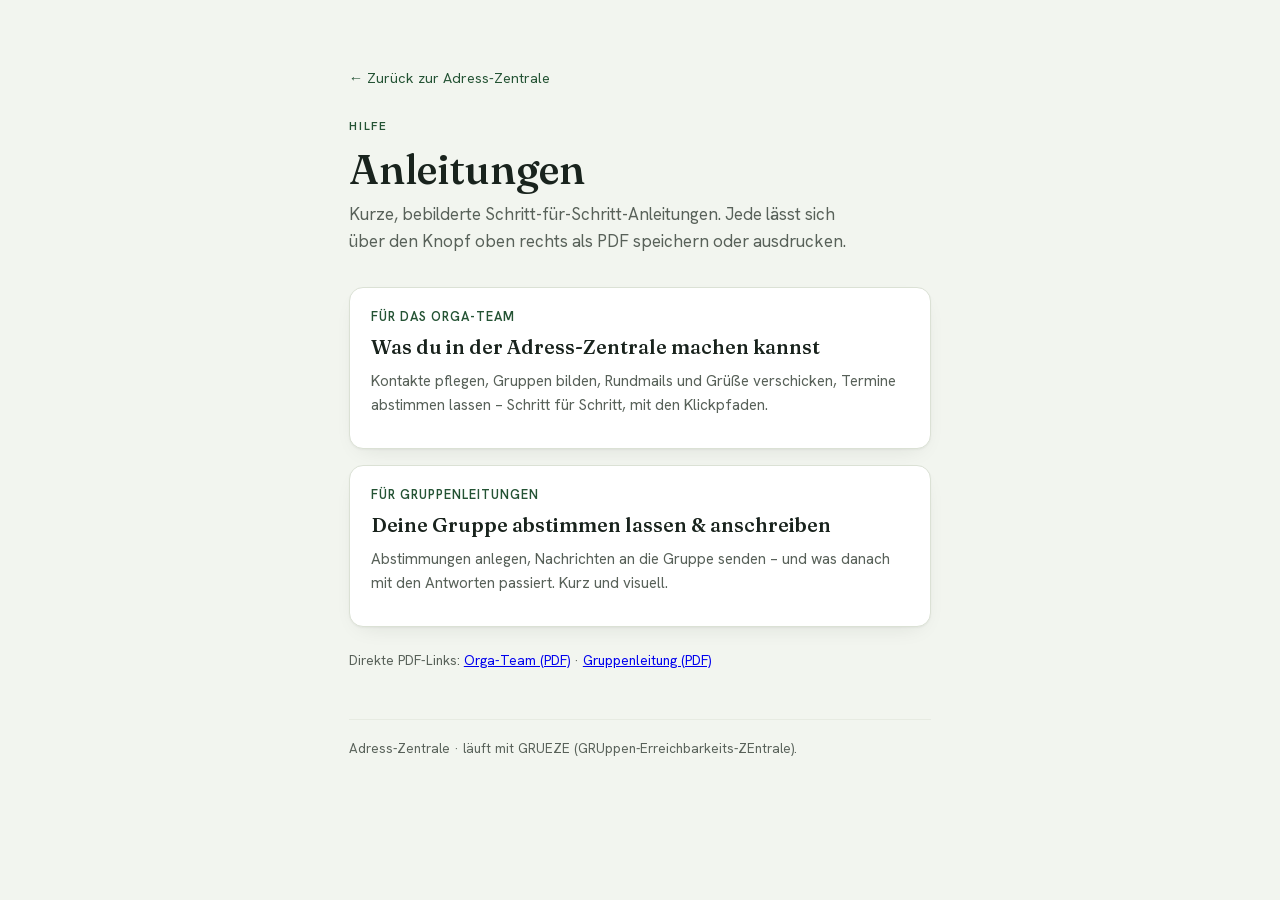
==== public/hilfe/index.html @ 648892a3 "Hilfe-Anleitungen (Orga + Gruppenleitung) als Seiten + PDF; GRUEZE-Name geklärt (v1.8.0) - public/hi" ====
<!doctype html>
<html lang="de">
<head>
<meta charset="utf-8">
<meta name="viewport" content="width=device-width, initial-scale=1">
<meta name="robots" content="noindex, nofollow">
<title>Hilfe &amp; Anleitungen · Adress-Zentrale</title>
<style>
  @import url("../assets/css/fonts.css");
  :root {
    --bg: #f2f5ef; --surface: #ffffff; --ink: #19231d; --muted: #586159;
    --border: #dbe1d5; --hairline: #e7ebe2; --primary: #2e6b41; --primary-strong: #245334; --primary-soft: #e4efe6;
    --shadow: 0 1px 2px rgba(25,35,29,.04), 0 8px 24px -12px rgba(25,35,29,.14); --radius: 14px;
    --font-display: "Fraunces", "Iowan Old Style", Georgia, serif;
    --font-body: "Hanken Grotesk", -apple-system, BlinkMacSystemFont, "Segoe UI", sans-serif;
  }
  @media (prefers-color-scheme: dark) {
    :root:not([data-theme="light"]) {
      --bg: #10140f; --surface: #171c15; --ink: #e9ede6; --muted: #a2aa9f;
      --border: #2f362d; --hairline: #262d23; --primary: #6bbf7e; --primary-strong: #82cf93; --primary-soft: #1d2a1e;
      --shadow: 0 1px 2px rgba(0,0,0,.3), 0 10px 30px -14px rgba(0,0,0,.6);
    }
  }
  * { box-sizing: border-box; }
  body {
    margin: 0; background: var(--bg); color: var(--ink); font-family: var(--font-body);
    font-size: 17px; line-height: 1.6; -webkit-font-smoothing: antialiased;
  }
  .wrap { max-width: 640px; margin: 0 auto; padding: clamp(1.6rem, 5vw, 4rem) clamp(1.1rem, 4vw, 1.8rem); }
  .backlink { font-size: .9rem; color: var(--primary-strong); text-decoration: none; }
  .backlink:hover { text-decoration: underline; }
  .eyebrow { font-size: .74rem; font-weight: 600; letter-spacing: .16em; text-transform: uppercase; color: var(--primary-strong); margin: 1.6rem 0 .7rem; }
  h1 { font-family: var(--font-display); font-weight: 560; font-size: clamp(1.9rem, 5vw, 2.6rem); line-height: 1.1; margin: 0 0 .5rem; text-wrap: balance; }
  .lede { color: var(--muted); margin: 0 0 2rem; max-width: 52ch; }
  .cards { display: grid; gap: 1rem; }
  a.card {
    display: block; text-decoration: none; color: inherit;
    background: var(--surface); border: 1px solid var(--border); border-radius: var(--radius);
    box-shadow: var(--shadow); padding: 1.2rem 1.3rem;
  }
  a.card:hover { border-color: color-mix(in srgb, var(--primary) 40%, var(--border)); }
  a.card h2 { font-family: var(--font-display); font-weight: 560; font-size: 1.24rem; margin: 0 0 .3rem; }
  a.card p { margin: 0 0 .7rem; font-size: .95rem; color: var(--muted); }
  a.card .who { display: block; font-size: .8rem; font-weight: 600; color: var(--primary-strong); text-transform: uppercase; letter-spacing: .08em; margin-bottom: .3rem; }
  footer { margin-top: 3rem; padding-top: 1.1rem; border-top: 1px solid var(--hairline); font-size: .84rem; color: var(--muted); }
  a:focus-visible { outline: 2px solid var(--primary); outline-offset: 2px; border-radius: 4px; }
</style>
</head>
<body>
<div class="wrap">
  <a class="backlink" href="/">&larr; Zurück zur Adress-Zentrale</a>
  <p class="eyebrow">Hilfe</p>
  <h1>Anleitungen</h1>
  <p class="lede">Kurze, bebilderte Schritt-für-Schritt-Anleitungen. Jede lässt sich über den Knopf oben rechts als PDF speichern oder ausdrucken.</p>

  <div class="cards">
    <a class="card" href="orga-team.html">
      <span class="who">Für das Orga-Team</span>
      <h2>Was du in der Adress-Zentrale machen kannst</h2>
      <p>Kontakte pflegen, Gruppen bilden, Rundmails und Grüße verschicken, Termine abstimmen lassen &ndash; Schritt für Schritt, mit den Klickpfaden.</p>
    </a>
    <a class="card" href="gruppenleitung.html">
      <span class="who">Für Gruppenleitungen</span>
      <h2>Deine Gruppe abstimmen lassen &amp; anschreiben</h2>
      <p>Abstimmungen anlegen, Nachrichten an die Gruppe senden &ndash; und was danach mit den Antworten passiert. Kurz und visuell.</p>
    </a>
  </div>

  <p style="margin-top:1.4rem;font-size:.86rem;color:var(--muted)">
    Direkte PDF-Links:
    <a href="orga-team.pdf">Orga-Team (PDF)</a> &middot;
    <a href="gruppenleitung.pdf">Gruppenleitung (PDF)</a>
  </p>

  <footer>Adress-Zentrale &middot; läuft mit GRUEZE (GRUppen-Erreichbarkeits-ZEntrale).</footer>
</div>
</body>
</html>
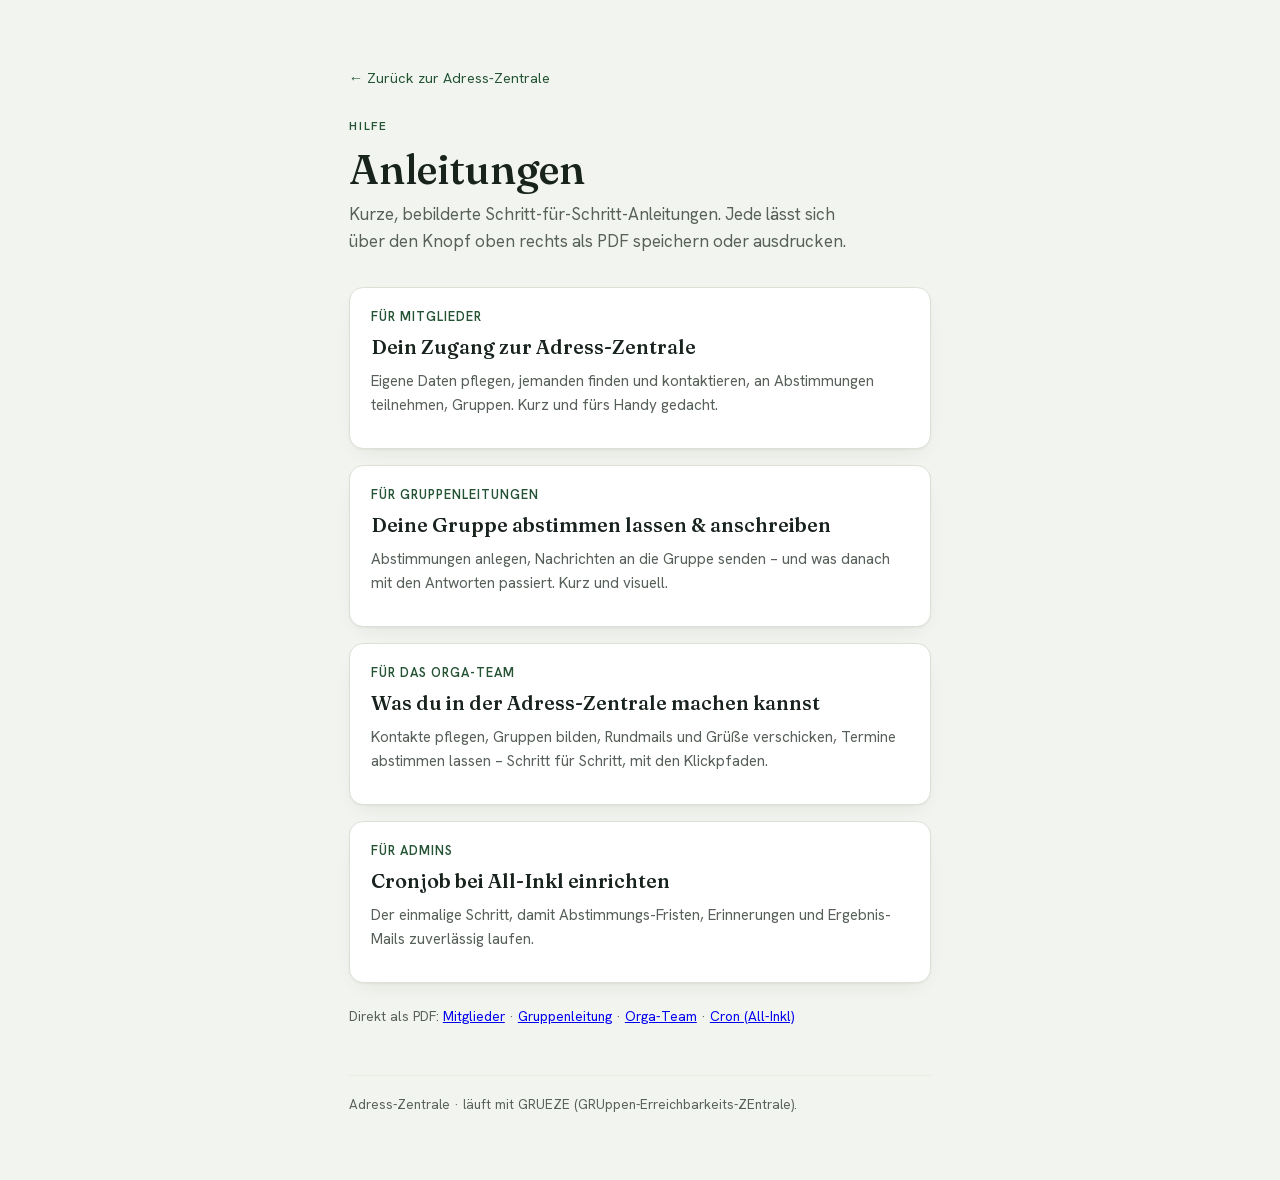
==== commit e22d966a: "Mail-Antwortweg wählbar + Anleitungen für Mitglieder und Cron (v1.9.0) - MailService::replyToList: R" ====
--- a/public/hilfe/index.html
+++ b/public/hilfe/index.html
@@ -54,22 +54,34 @@
   <p class="lede">Kurze, bebilderte Schritt-für-Schritt-Anleitungen. Jede lässt sich über den Knopf oben rechts als PDF speichern oder ausdrucken.</p>
 
   <div class="cards">
-    <a class="card" href="orga-team.html">
-      <span class="who">Für das Orga-Team</span>
-      <h2>Was du in der Adress-Zentrale machen kannst</h2>
-      <p>Kontakte pflegen, Gruppen bilden, Rundmails und Grüße verschicken, Termine abstimmen lassen &ndash; Schritt für Schritt, mit den Klickpfaden.</p>
+    <a class="card" href="mitglied.html">
+      <span class="who">Für Mitglieder</span>
+      <h2>Dein Zugang zur Adress-Zentrale</h2>
+      <p>Eigene Daten pflegen, jemanden finden und kontaktieren, an Abstimmungen teilnehmen, Gruppen. Kurz und fürs Handy gedacht.</p>
     </a>
     <a class="card" href="gruppenleitung.html">
       <span class="who">Für Gruppenleitungen</span>
       <h2>Deine Gruppe abstimmen lassen &amp; anschreiben</h2>
       <p>Abstimmungen anlegen, Nachrichten an die Gruppe senden &ndash; und was danach mit den Antworten passiert. Kurz und visuell.</p>
     </a>
+    <a class="card" href="orga-team.html">
+      <span class="who">Für das Orga-Team</span>
+      <h2>Was du in der Adress-Zentrale machen kannst</h2>
+      <p>Kontakte pflegen, Gruppen bilden, Rundmails und Grüße verschicken, Termine abstimmen lassen &ndash; Schritt für Schritt, mit den Klickpfaden.</p>
+    </a>
+    <a class="card" href="cron-allinkl.html">
+      <span class="who">Für Admins</span>
+      <h2>Cronjob bei All-Inkl einrichten</h2>
+      <p>Der einmalige Schritt, damit Abstimmungs-Fristen, Erinnerungen und Ergebnis-Mails zuverlässig laufen.</p>
+    </a>
   </div>
 
   <p style="margin-top:1.4rem;font-size:.86rem;color:var(--muted)">
-    Direkte PDF-Links:
-    <a href="orga-team.pdf">Orga-Team (PDF)</a> &middot;
-    <a href="gruppenleitung.pdf">Gruppenleitung (PDF)</a>
+    Direkt als PDF:
+    <a href="mitglied.pdf">Mitglieder</a> &middot;
+    <a href="gruppenleitung.pdf">Gruppenleitung</a> &middot;
+    <a href="orga-team.pdf">Orga-Team</a> &middot;
+    <a href="cron-allinkl.pdf">Cron (All-Inkl)</a>
   </p>
 
   <footer>Adress-Zentrale &middot; läuft mit GRUEZE (GRUppen-Erreichbarkeits-ZEntrale).</footer>
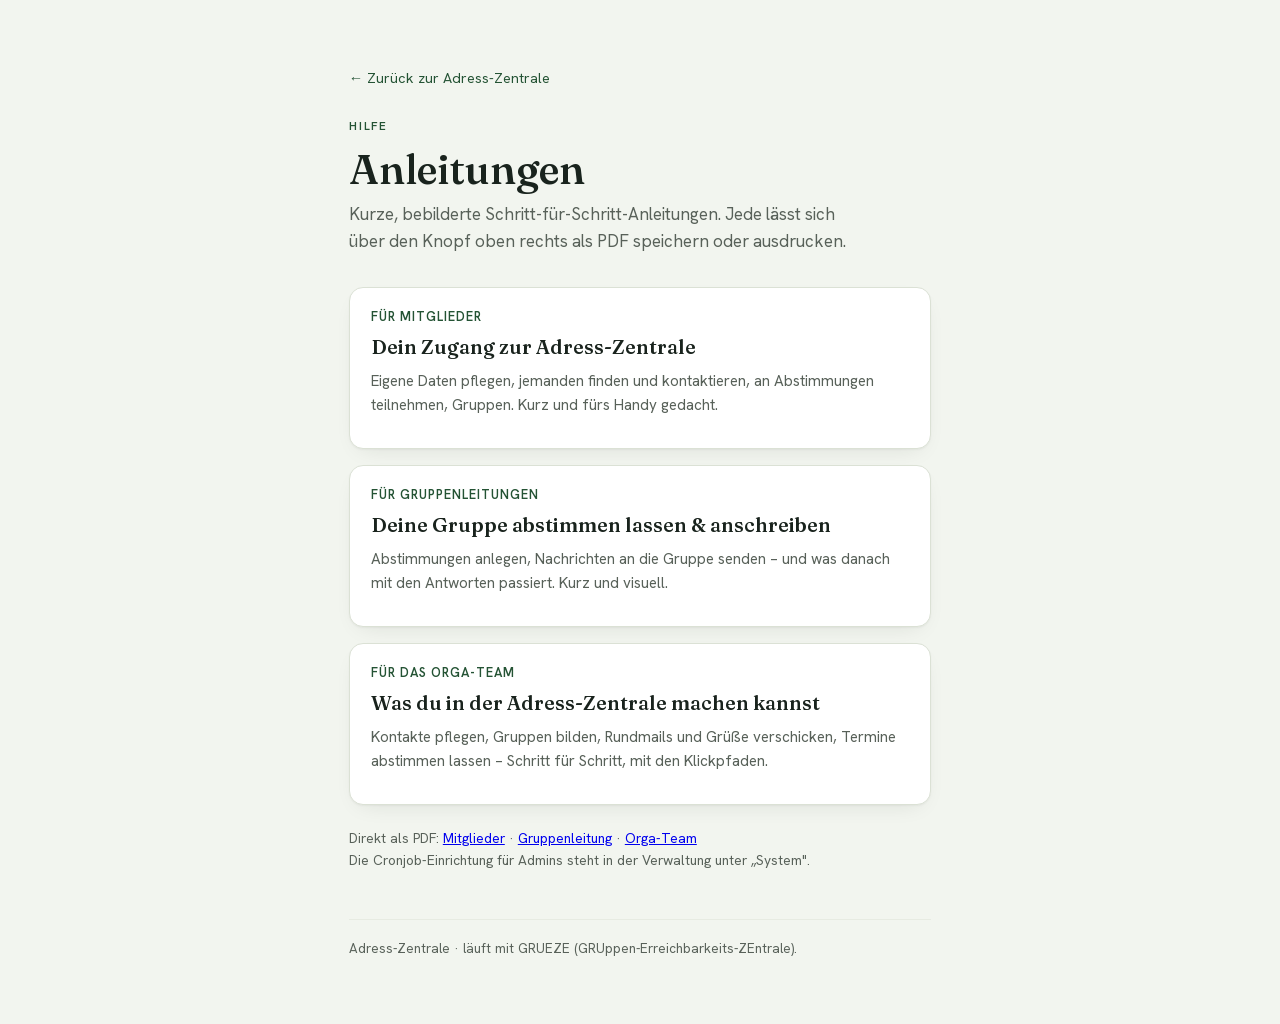
==== commit 22da9ea5: "Cronjob-Anleitung nur noch für Admins (v1.9.1) - resources/help/cron-allinkl.{html,pdf} (aus public/" ====
--- a/public/hilfe/index.html
+++ b/public/hilfe/index.html
@@ -69,19 +69,14 @@
       <h2>Was du in der Adress-Zentrale machen kannst</h2>
       <p>Kontakte pflegen, Gruppen bilden, Rundmails und Grüße verschicken, Termine abstimmen lassen &ndash; Schritt für Schritt, mit den Klickpfaden.</p>
     </a>
-    <a class="card" href="cron-allinkl.html">
-      <span class="who">Für Admins</span>
-      <h2>Cronjob bei All-Inkl einrichten</h2>
-      <p>Der einmalige Schritt, damit Abstimmungs-Fristen, Erinnerungen und Ergebnis-Mails zuverlässig laufen.</p>
-    </a>
   </div>
 
   <p style="margin-top:1.4rem;font-size:.86rem;color:var(--muted)">
     Direkt als PDF:
     <a href="mitglied.pdf">Mitglieder</a> &middot;
     <a href="gruppenleitung.pdf">Gruppenleitung</a> &middot;
-    <a href="orga-team.pdf">Orga-Team</a> &middot;
-    <a href="cron-allinkl.pdf">Cron (All-Inkl)</a>
+    <a href="orga-team.pdf">Orga-Team</a>
+    <br>Die Cronjob-Einrichtung für Admins steht in der Verwaltung unter „System".
   </p>
 
   <footer>Adress-Zentrale &middot; läuft mit GRUEZE (GRUppen-Erreichbarkeits-ZEntrale).</footer>
